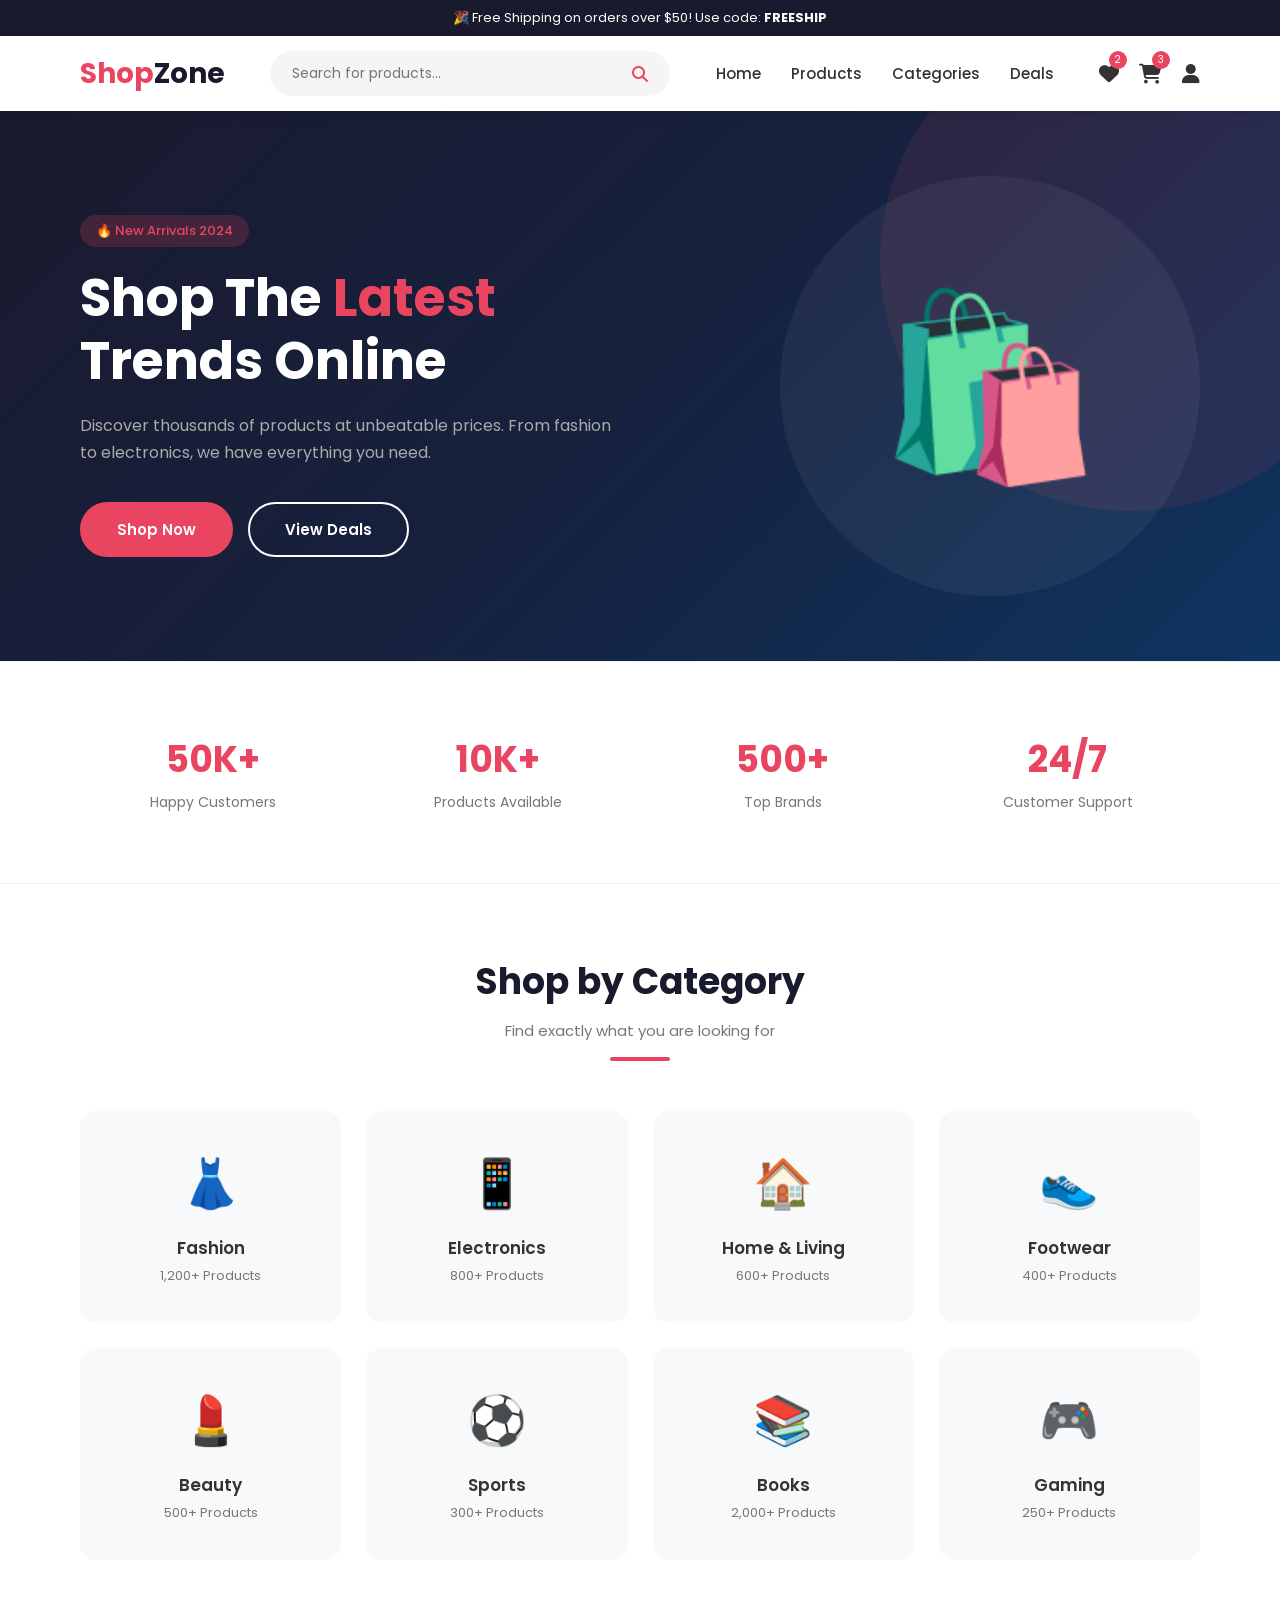
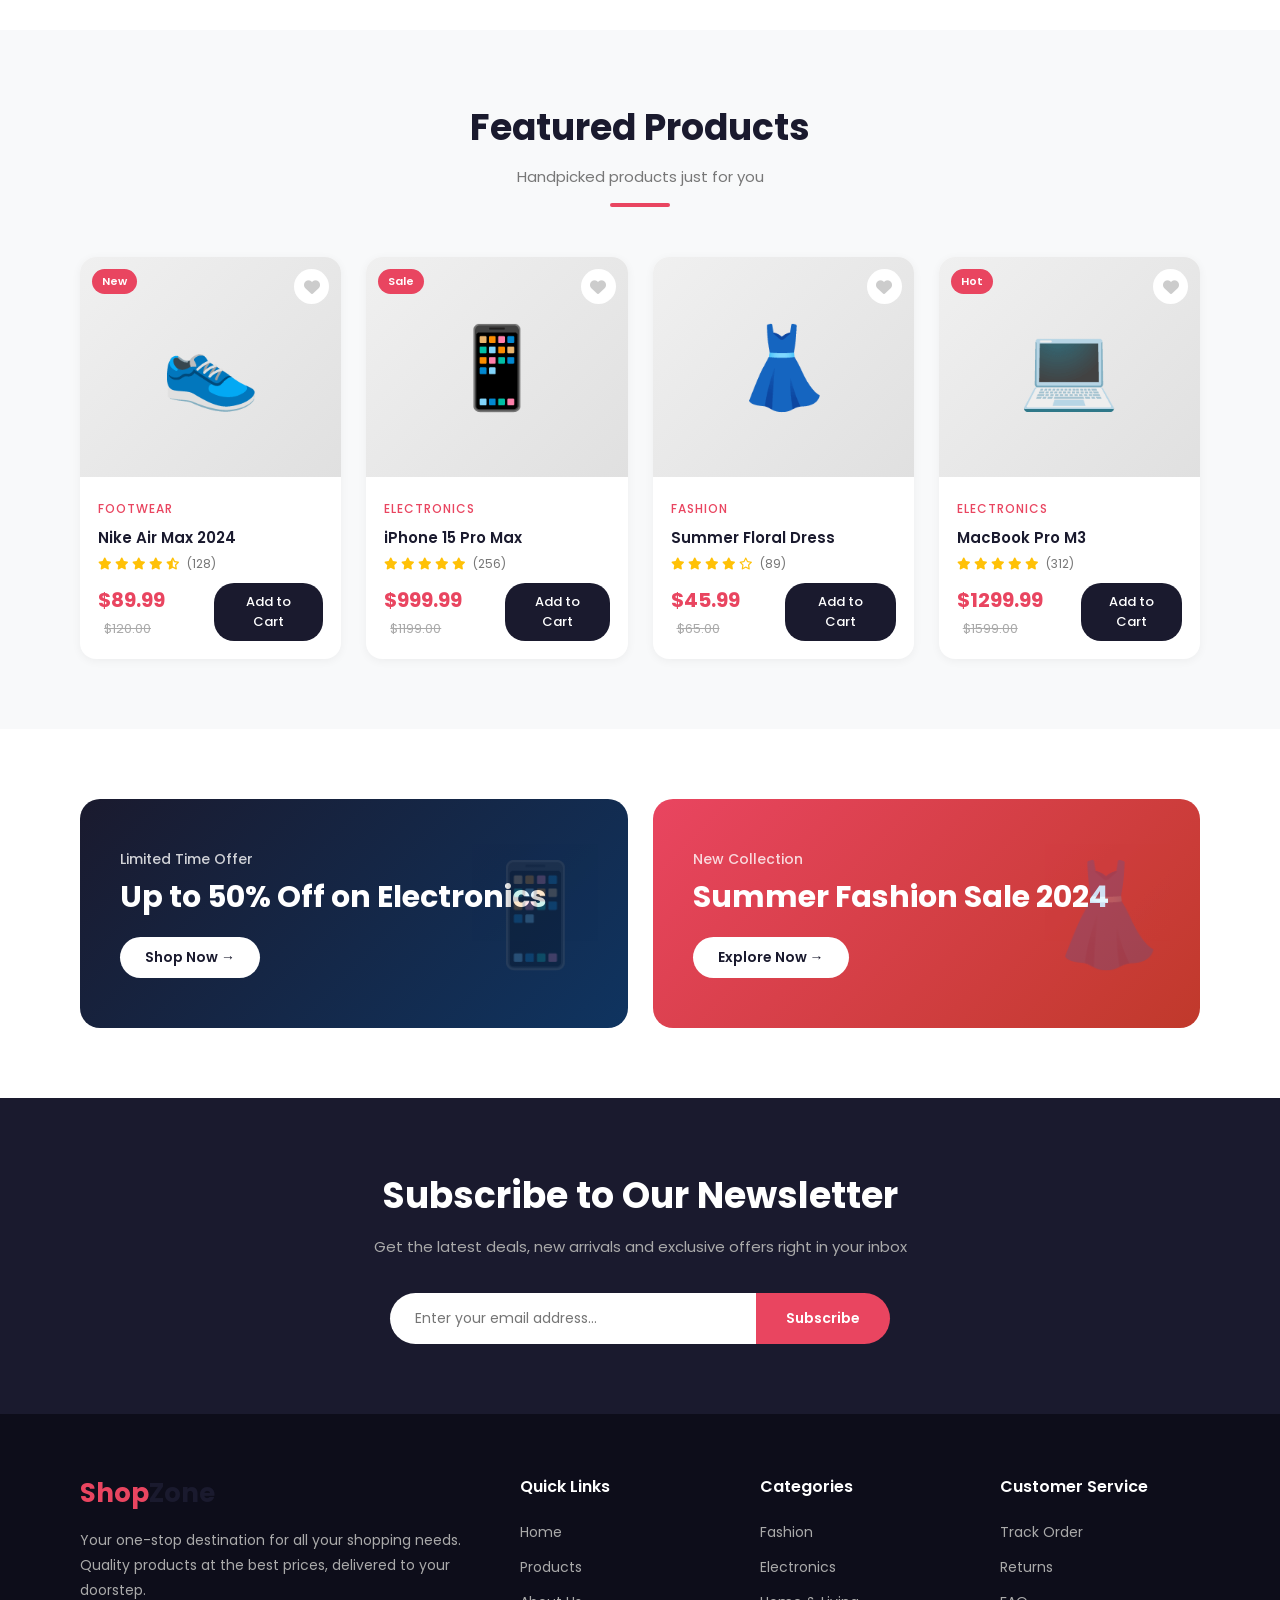
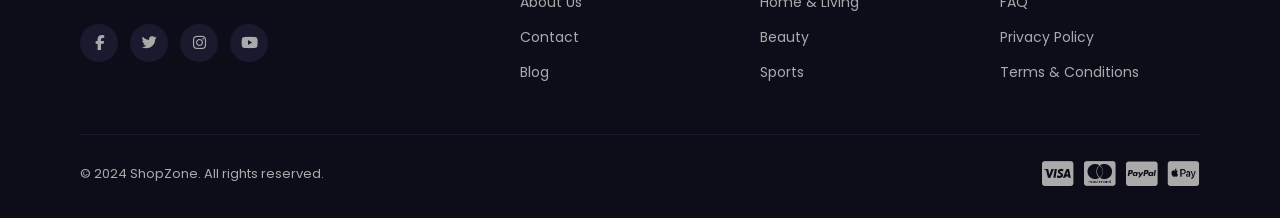
==== index.html @ da1b41a5 "Rename index .html to index.html" ====
<!DOCTYPE html>
<html lang="en">
<head>
    <meta charset="UTF-8">
    <meta name="viewport" content="width=device-width, initial-scale=1.0">
    <title>ShopZone - Online Store</title>
    <link href="https://fonts.googleapis.com/css2?family=Poppins:wght@300;400;500;600;700&display=swap" rel="stylesheet">
    <link rel="stylesheet" href="https://cdnjs.cloudflare.com/ajax/libs/font-awesome/6.4.0/css/all.min.css">
    <style>
        * {
            margin: 0;
            padding: 0;
            box-sizing: border-box;
        }

        body {
            font-family: 'Poppins', sans-serif;
            color: #333;
            background: #fff;
        }

        /* ===== TOP BAR ===== */
        .top-bar {
            background: #1a1a2e;
            color: #fff;
            text-align: center;
            padding: 8px;
            font-size: 13px;
        }

        /* ===== HEADER ===== */
        header {
            background: #fff;
            box-shadow: 0 2px 10px rgba(0,0,0,0.1);
            position: sticky;
            top: 0;
            z-index: 999;
        }

        .navbar {
            display: flex;
            align-items: center;
            justify-content: space-between;
            padding: 15px 80px;
            gap: 20px;
        }

        .logo {
            font-size: 28px;
            font-weight: 700;
            color: #e94560;
            text-decoration: none;
        }

        .logo span {
            color: #1a1a2e;
        }

        .search-bar {
            display: flex;
            align-items: center;
            background: #f5f5f5;
            border-radius: 30px;
            padding: 10px 20px;
            width: 400px;
            border: 2px solid transparent;
            transition: 0.3s;
        }

        .search-bar:focus-within {
            border-color: #e94560;
            background: #fff;
        }

        .search-bar input {
            border: none;
            background: transparent;
            outline: none;
            width: 100%;
            font-size: 14px;
            font-family: 'Poppins', sans-serif;
        }

        .search-bar i {
            color: #e94560;
            cursor: pointer;
            font-size: 16px;
        }

        .nav-links {
            display: flex;
            align-items: center;
            list-style: none;
            gap: 30px;
        }

        .nav-links a {
            text-decoration: none;
            color: #333;
            font-weight: 500;
            font-size: 15px;
            transition: color 0.3s;
        }

        .nav-links a:hover {
            color: #e94560;
        }

        .nav-icons {
            display: flex;
            align-items: center;
            gap: 20px;
        }

        .nav-icons a {
            color: #333;
            font-size: 20px;
            text-decoration: none;
            position: relative;
            transition: color 0.3s;
        }

        .nav-icons a:hover {
            color: #e94560;
        }

        .badge {
            position: absolute;
            top: -8px;
            right: -8px;
            background: #e94560;
            color: #fff;
            border-radius: 50%;
            width: 18px;
            height: 18px;
            font-size: 10px;
            display: flex;
            align-items: center;
            justify-content: center;
        }

        /* ===== HERO SECTION ===== */
        .hero {
            background: linear-gradient(135deg, #1a1a2e 0%, #16213e 50%, #0f3460 100%);
            min-height: 550px;
            display: flex;
            align-items: center;
            padding: 0 80px;
            position: relative;
            overflow: hidden;
        }

        .hero::before {
            content: '';
            position: absolute;
            width: 500px;
            height: 500px;
            background: rgba(233, 69, 96, 0.1);
            border-radius: 50%;
            right: -100px;
            top: -100px;
        }

        .hero-content {
            max-width: 550px;
            z-index: 1;
        }

        .hero-content .badge-text {
            background: rgba(233, 69, 96, 0.2);
            color: #e94560;
            padding: 6px 16px;
            border-radius: 20px;
            font-size: 13px;
            font-weight: 500;
            display: inline-block;
            margin-bottom: 20px;
        }

        .hero-content h1 {
            font-size: 52px;
            font-weight: 700;
            color: #fff;
            line-height: 1.2;
            margin-bottom: 20px;
        }

        .hero-content h1 span {
            color: #e94560;
        }

        .hero-content p {
            color: #aaa;
            font-size: 16px;
            margin-bottom: 35px;
            line-height: 1.7;
        }

        .hero-buttons {
            display: flex;
            gap: 15px;
        }

        .btn-primary {
            background: #e94560;
            color: #fff;
            padding: 14px 35px;
            border-radius: 30px;
            text-decoration: none;
            font-weight: 600;
            font-size: 15px;
            transition: all 0.3s;
            border: 2px solid #e94560;
        }

        .btn-primary:hover {
            background: transparent;
            color: #e94560;
        }

        .btn-secondary {
            background: transparent;
            color: #fff;
            padding: 14px 35px;
            border-radius: 30px;
            text-decoration: none;
            font-weight: 600;
            font-size: 15px;
            transition: all 0.3s;
            border: 2px solid #fff;
        }

        .btn-secondary:hover {
            background: #fff;
            color: #1a1a2e;
        }

        .hero-image {
            position: absolute;
            right: 80px;
            top: 50%;
            transform: translateY(-50%);
            width: 420px;
            height: 420px;
            background: rgba(255,255,255,0.05);
            border-radius: 50%;
            display: flex;
            align-items: center;
            justify-content: center;
            font-size: 180px;
        }

        /* ===== CATEGORIES ===== */
        .section {
            padding: 70px 80px;
        }

        .section-title {
            text-align: center;
            margin-bottom: 50px;
        }

        .section-title h2 {
            font-size: 36px;
            font-weight: 700;
            color: #1a1a2e;
            margin-bottom: 10px;
        }

        .section-title p {
            color: #777;
            font-size: 15px;
        }

        .section-title .line {
            width: 60px;
            height: 4px;
            background: #e94560;
            margin: 15px auto 0;
            border-radius: 2px;
        }

        .categories-grid {
            display: grid;
            grid-template-columns: repeat(4, 1fr);
            gap: 25px;
        }

        .category-card {
            background: #f8f9fa;
            border-radius: 16px;
            padding: 35px 20px;
            text-align: center;
            cursor: pointer;
            transition: all 0.3s;
            border: 2px solid transparent;
            text-decoration: none;
            color: #333;
            display: block;
        }

        .category-card:hover {
            background: #1a1a2e;
            color: #fff;
            border-color: #e94560;
            transform: translateY(-5px);
            box-shadow: 0 15px 30px rgba(0,0,0,0.15);
        }

        .category-card .icon {
            font-size: 48px;
            margin-bottom: 15px;
            display: block;
        }

        .category-card h3 {
            font-size: 17px;
            font-weight: 600;
            margin-bottom: 5px;
        }

        .category-card p {
            font-size: 13px;
            color: #777;
        }

        .category-card:hover p {
            color: #aaa;
        }

        /* ===== FEATURED PRODUCTS ===== */
        .featured {
            background: #f8f9fa;
        }

        .products-grid {
            display: grid;
            grid-template-columns: repeat(4, 1fr);
            gap: 25px;
        }

        .product-card {
            background: #fff;
            border-radius: 16px;
            overflow: hidden;
            transition: all 0.3s;
            box-shadow: 0 2px 10px rgba(0,0,0,0.05);
        }

        .product-card:hover {
            transform: translateY(-8px);
            box-shadow: 0 20px 40px rgba(0,0,0,0.12);
        }

        .product-img {
            width: 100%;
            height: 220px;
            background: linear-gradient(135deg, #f0f0f0, #e0e0e0);
            display: flex;
            align-items: center;
            justify-content: center;
            font-size: 80px;
            position: relative;
            overflow: hidden;
        }

        .product-badge {
            position: absolute;
            top: 12px;
            left: 12px;
            background: #e94560;
            color: #fff;
            padding: 4px 10px;
            border-radius: 20px;
            font-size: 11px;
            font-weight: 600;
        }

        .product-wishlist {
            position: absolute;
            top: 12px;
            right: 12px;
            background: #fff;
            border: none;
            width: 35px;
            height: 35px;
            border-radius: 50%;
            cursor: pointer;
            font-size: 16px;
            display: flex;
            align-items: center;
            justify-content: center;
            transition: all 0.3s;
            color: #ccc;
        }

        .product-wishlist:hover {
            color: #e94560;
            box-shadow: 0 3px 10px rgba(0,0,0,0.1);
        }

        .product-info {
            padding: 18px;
        }

        .product-info .category {
            font-size: 12px;
            color: #e94560;
            font-weight: 500;
            text-transform: uppercase;
            letter-spacing: 1px;
        }

        .product-info h3 {
            font-size: 15px;
            font-weight: 600;
            margin: 6px 0;
            color: #1a1a2e;
        }

        .product-stars {
            display: flex;
            align-items: center;
            gap: 3px;
            margin-bottom: 10px;
        }

        .product-stars i {
            color: #ffc107;
            font-size: 12px;
        }

        .product-stars span {
            font-size: 12px;
            color: #777;
            margin-left: 4px;
        }

        .product-footer {
            display: flex;
            align-items: center;
            justify-content: space-between;
        }

        .price {
            font-size: 20px;
            font-weight: 700;
            color: #e94560;
        }

        .price-old {
            font-size: 13px;
            color: #aaa;
            text-decoration: line-through;
            margin-left: 6px;
        }

        .btn-cart {
            background: #1a1a2e;
            color: #fff;
            border: none;
            padding: 9px 18px;
            border-radius: 20px;
            cursor: pointer;
            font-size: 13px;
            font-weight: 500;
            font-family: 'Poppins', sans-serif;
            transition: all 0.3s;
        }

        .btn-cart:hover {
            background: #e94560;
        }

        /* ===== BANNER SECTION ===== */
        .banner-section {
            padding: 70px 80px;
            display: grid;
            grid-template-columns: 1fr 1fr;
            gap: 25px;
        }

        .banner-card {
            border-radius: 20px;
            padding: 50px 40px;
            position: relative;
            overflow: hidden;
            min-height: 220px;
            display: flex;
            flex-direction: column;
            justify-content: center;
        }

        .banner-card-1 {
            background: linear-gradient(135deg, #1a1a2e, #0f3460);
        }

        .banner-card-2 {
            background: linear-gradient(135deg, #e94560, #c0392b);
        }

        .banner-card h3 {
            color: #fff;
            font-size: 14px;
            font-weight: 500;
            opacity: 0.8;
            margin-bottom: 8px;
        }

        .banner-card h2 {
            color: #fff;
            font-size: 30px;
            font-weight: 700;
            margin-bottom: 20px;
            line-height: 1.3;
        }

        .banner-card a {
            background: #fff;
            color: #1a1a2e;
            padding: 10px 25px;
            border-radius: 25px;
            text-decoration: none;
            font-weight: 600;
            font-size: 14px;
            display: inline-block;
            transition: all 0.3s;
            width: fit-content;
        }

        .banner-card a:hover {
            background: #e94560;
            color: #fff;
        }

        .banner-card-2 a:hover {
            background: #1a1a2e;
        }

        .banner-emoji {
            position: absolute;
            right: 30px;
            top: 50%;
            transform: translateY(-50%);
            font-size: 100px;
            opacity: 0.2;
        }

        /* ===== NEWSLETTER ===== */
        .newsletter {
            background: #1a1a2e;
            padding: 70px 80px;
            text-align: center;
        }

        .newsletter h2 {
            color: #fff;
            font-size: 36px;
            font-weight: 700;
            margin-bottom: 12px;
        }

        .newsletter p {
            color: #aaa;
            font-size: 15px;
            margin-bottom: 35px;
        }

        .newsletter-form {
            display: flex;
            justify-content: center;
            gap: 0;
            max-width: 500px;
            margin: 0 auto;
        }

        .newsletter-form input {
            flex: 1;
            padding: 15px 25px;
            border: none;
            border-radius: 30px 0 0 30px;
            font-size: 14px;
            font-family: 'Poppins', sans-serif;
            outline: none;
        }

        .newsletter-form button {
            background: #e94560;
            color: #fff;
            border: none;
            padding: 15px 30px;
            border-radius: 0 30px 30px 0;
            cursor: pointer;
            font-size: 14px;
            font-weight: 600;
            font-family: 'Poppins', sans-serif;
            transition: background 0.3s;
        }

        .newsletter-form button:hover {
            background: #c0392b;
        }

        /* ===== FOOTER ===== */
        footer {
            background: #0d0d1a;
            color: #aaa;
            padding: 60px 80px 30px;
        }

        .footer-grid {
            display: grid;
            grid-template-columns: 2fr 1fr 1fr 1fr;
            gap: 40px;
            margin-bottom: 40px;
        }

        .footer-brand .logo {
            font-size: 26px;
            display: block;
            margin-bottom: 15px;
        }

        .footer-brand p {
            font-size: 14px;
            line-height: 1.8;
            margin-bottom: 20px;
        }

        .social-links {
            display: flex;
            gap: 12px;
        }

        .social-links a {
            width: 38px;
            height: 38px;
            background: #1a1a2e;
            border-radius: 50%;
            display: flex;
            align-items: center;
            justify-content: center;
            color: #aaa;
            text-decoration: none;
            font-size: 15px;
            transition: all 0.3s;
        }

        .social-links a:hover {
            background: #e94560;
            color: #fff;
        }

        .footer-col h4 {
            color: #fff;
            font-size: 16px;
            font-weight: 600;
            margin-bottom: 20px;
        }

        .footer-col ul {
            list-style: none;
        }

        .footer-col ul li {
            margin-bottom: 10px;
        }

        .footer-col ul li a {
            color: #aaa;
            text-decoration: none;
            font-size: 14px;
            transition: color 0.3s;
        }

        .footer-col ul li a:hover {
            color: #e94560;
        }

        .footer-bottom {
            border-top: 1px solid #1a1a2e;
            padding-top: 25px;
            display: flex;
            justify-content: space-between;
            align-items: center;
            font-size: 13px;
        }

        .payment-icons {
            display: flex;
            gap: 10px;
            font-size: 28px;
        }

        /* ===== STATS SECTION ===== */
        .stats {
            background: #fff;
            padding: 50px 80px;
            display: grid;
            grid-template-columns: repeat(4, 1fr);
            gap: 20px;
            text-align: center;
            border-top: 1px solid #f0f0f0;
            border-bottom: 1px solid #f0f0f0;
        }

        .stat-item {
            padding: 20px;
        }

        .stat-item .number {
            font-size: 36px;
            font-weight: 700;
            color: #e94560;
            display: block;
        }

        .stat-item p {
            font-size: 14px;
            color: #777;
            margin-top: 5px;
        }
    </style>
</head>
<body>

    <!-- TOP BAR -->
    <div class="top-bar">
        🎉 Free Shipping on orders over $50! Use code: <strong>FREESHIP</strong>
    </div>

    <!-- HEADER -->
    <header>
        <nav class="navbar">
            <a href="index.html" class="logo">Shop<span>Zone</span></a>

            <div class="search-bar">
                <input type="text" placeholder="Search for products...">
                <i class="fas fa-search"></i>
            </div>

            <ul class="nav-links">
                <li><a href="index.html">Home</a></li>
                <li><a href="products.html">Products</a></li>
                <li><a href="#">Categories</a></li>
                <li><a href="#">Deals</a></li>
            </ul>

            <div class="nav-icons">
                <a href="#"><i class="fas fa-heart"></i><span class="badge">2</span></a>
                <a href="#"><i class="fas fa-shopping-cart"></i><span class="badge">3</span></a>
                <a href="#"><i class="fas fa-user"></i></a>
            </div>
        </nav>
    </header>

    <!-- HERO SECTION -->
    <section class="hero">
        <div class="hero-content">
            <span class="badge-text">🔥 New Arrivals 2024</span>
            <h1>Shop The <span>Latest</span> Trends Online</h1>
            <p>Discover thousands of products at unbeatable prices. From fashion to electronics, we have everything you need.</p>
            <div class="hero-buttons">
                <a href="products.html" class="btn-primary">Shop Now</a>
                <a href="#" class="btn-secondary">View Deals</a>
            </div>
        </div>
        <div class="hero-image">🛍️</div>
    </section>

    <!-- STATS -->
    <div class="stats">
        <div class="stat-item">
            <span class="number">50K+</span>
            <p>Happy Customers</p>
        </div>
        <div class="stat-item">
            <span class="number">10K+</span>
            <p>Products Available</p>
        </div>
        <div class="stat-item">
            <span class="number">500+</span>
            <p>Top Brands</p>
        </div>
        <div class="stat-item">
            <span class="number">24/7</span>
            <p>Customer Support</p>
        </div>
    </div>

    <!-- CATEGORIES -->
    <section class="section">
        <div class="section-title">
            <h2>Shop by Category</h2>
            <p>Find exactly what you are looking for</p>
            <div class="line"></div>
        </div>
        <div class="categories-grid">
            <a href="products.html" class="category-card">
                <span class="icon">👗</span>
                <h3>Fashion</h3>
                <p>1,200+ Products</p>
            </a>
            <a href="products.html" class="category-card">
                <span class="icon">📱</span>
                <h3>Electronics</h3>
                <p>800+ Products</p>
            </a>
            <a href="products.html" class="category-card">
                <span class="icon">🏠</span>
                <h3>Home & Living</h3>
                <p>600+ Products</p>
            </a>
            <a href="products.html" class="category-card">
                <span class="icon">👟</span>
                <h3>Footwear</h3>
                <p>400+ Products</p>
            </a>
            <a href="products.html" class="category-card">
                <span class="icon">💄</span>
                <h3>Beauty</h3>
                <p>500+ Products</p>
            </a>
            <a href="products.html" class="category-card">
                <span class="icon">⚽</span>
                <h3>Sports</h3>
                <p>300+ Products</p>
            </a>
            <a href="products.html" class="category-card">
                <span class="icon">📚</span>
                <h3>Books</h3>
                <p>2,000+ Products</p>
            </a>
            <a href="products.html" class="category-card">
                <span class="icon">🎮</span>
                <h3>Gaming</h3>
                <p>250+ Products</p>
            </a>
        </div>
    </section>

    <!-- FEATURED PRODUCTS -->
    <section class="section featured">
        <div class="section-title">
            <h2>Featured Products</h2>
            <p>Handpicked products just for you</p>
            <div class="line"></div>
        </div>
        <div class="products-grid">

            <div class="product-card">
                <div class="product-img">
                    👟
                    <span class="product-badge">New</span>
                    <button class="product-wishlist"><i class="fas fa-heart"></i></button>
                </div>
                <div class="product-info">
                    <span class="category">Footwear</span>
                    <h3>Nike Air Max 2024</h3>
                    <div class="product-stars">
                        <i class="fas fa-star"></i><i class="fas fa-star"></i>
                        <i class="fas fa-star"></i><i class="fas fa-star"></i>
                        <i class="fas fa-star-half-alt"></i>
                        <span>(128)</span>
                    </div>
                    <div class="product-footer">
                        <div>
                            <span class="price">$89.99</span>
                            <span class="price-old">$120.00</span>
                        </div>
                        <button class="btn-cart">Add to Cart</button>
                    </div>
                </div>
            </div>

            <div class="product-card">
                <div class="product-img">
                    📱
                    <span class="product-badge">Sale</span>
                    <button class="product-wishlist"><i class="fas fa-heart"></i></button>
                </div>
                <div class="product-info">
                    <span class="category">Electronics</span>
                    <h3>iPhone 15 Pro Max</h3>
                    <div class="product-stars">
                        <i class="fas fa-star"></i><i class="fas fa-star"></i>
                        <i class="fas fa-star"></i><i class="fas fa-star"></i>
                        <i class="fas fa-star"></i>
                        <span>(256)</span>
                    </div>
                    <div class="product-footer">
                        <div>
                            <span class="price">$999.99</span>
                            <span class="price-old">$1199.00</span>
                        </div>
                        <button class="btn-cart">Add to Cart</button>
                    </div>
                </div>
            </div>

            <div class="product-card">
                <div class="product-img">
                    👗
                    <button class="product-wishlist"><i class="fas fa-heart"></i></button>
                </div>
                <div class="product-info">
                    <span class="category">Fashion</span>
                    <h3>Summer Floral Dress</h3>
                    <div class="product-stars">
                        <i class="fas fa-star"></i><i class="fas fa-star"></i>
                        <i class="fas fa-star"></i><i class="fas fa-star"></i>
                        <i class="far fa-star"></i>
                        <span>(89)</span>
                    </div>
                    <div class="product-footer">
                        <div>
                            <span class="price">$45.99</span>
                            <span class="price-old">$65.00</span>
                        </div>
                        <button class="btn-cart">Add to Cart</button>
                    </div>
                </div>
            </div>

            <div class="product-card">
                <div class="product-img">
                    💻
                    <span class="product-badge">Hot</span>
                    <button class="product-wishlist"><i class="fas fa-heart"></i></button>
                </div>
                <div class="product-info">
                    <span class="category">Electronics</span>
                    <h3>MacBook Pro M3</h3>
                    <div class="product-stars">
                        <i class="fas fa-star"></i><i class="fas fa-star"></i>
                        <i class="fas fa-star"></i><i class="fas fa-star"></i>
                        <i class="fas fa-star"></i>
                        <span>(312)</span>
                    </div>
                    <div class="product-footer">
                        <div>
                            <span class="price">$1299.99</span>
                            <span class="price-old">$1599.00</span>
                        </div>
                        <button class="btn-cart">Add to Cart</button>
                    </div>
                </div>
            </div>

        </div>
    </section>

    <!-- BANNER SECTION -->
    <div class="banner-section">
        <div class="banner-card banner-card-1">
            <h3>Limited Time Offer</h3>
            <h2>Up to 50% Off on Electronics</h2>
            <a href="products.html">Shop Now →</a>
            <span class="banner-emoji">📱</span>
        </div>
        <div class="banner-card banner-card-2">
            <h3>New Collection</h3>
            <h2>Summer Fashion Sale 2024</h2>
            <a href="products.html">Explore Now →</a>
            <span class="banner-emoji">👗</span>
        </div>
    </div>

    <!-- NEWSLETTER -->
    <section class="newsletter">
        <h2>Subscribe to Our Newsletter</h2>
        <p>Get the latest deals, new arrivals and exclusive offers right in your inbox</p>
        <div class="newsletter-form">
            <input type="email" placeholder="Enter your email address...">
            <button>Subscribe</button>
        </div>
    </section>

    <!-- FOOTER -->
    <footer>
        <div class="footer-grid">
            <div class="footer-brand">
                <a href="index.html" class="logo">Shop<span>Zone</span></a>
                <p>Your one-stop destination for all your shopping needs. Quality products at the best prices, delivered to your doorstep.</p>
                <div class="social-links">
                    <a href="#"><i class="fab fa-facebook-f"></i></a>
                    <a href="#"><i class="fab fa-twitter"></i></a>
                    <a href="#"><i class="fab fa-instagram"></i></a>
                    <a href="#"><i class="fab fa-youtube"></i></a>
                </div>
            </div>
            <div class="footer-col">
                <h4>Quick Links</h4>
                <ul>
                    <li><a href="index.html">Home</a></li>
                    <li><a href="products.html">Products</a></li>
                    <li><a href="#">About Us</a></li>
                    <li><a href="#">Contact</a></li>
                    <li><a href="#">Blog</a></li>
                </ul>
            </div>
            <div class="footer-col">
                <h4>Categories</h4>
                <ul>
                    <li><a href="#">Fashion</a></li>
                    <li><a href="#">Electronics</a></li>
                    <li><a href="#">Home & Living</a></li>
                    <li><a href="#">Beauty</a></li>
                    <li><a href="#">Sports</a></li>
                </ul>
            </div>
            <div class="footer-col">
                <h4>Customer Service</h4>
                <ul>
                    <li><a href="#">Track Order</a></li>
                    <li><a href="#">Returns</a></li>
                    <li><a href="#">FAQ</a></li>
                    <li><a href="#">Privacy Policy</a></li>
                    <li><a href="#">Terms & Conditions</a></li>
                </ul>
            </div>
        </div>
        <div class="footer-bottom">
            <p>© 2024 ShopZone. All rights reserved.</p>
            <div class="payment-icons">
                <i class="fab fa-cc-visa"></i>
                <i class="fab fa-cc-mastercard"></i>
                <i class="fab fa-cc-paypal"></i>
                <i class="fab fa-cc-apple-pay"></i>
            </div>
        </div>
    </footer>

    <script>
        // Cart button interaction
        const cartButtons = document.querySelectorAll('.btn-cart');
        cartButtons.forEach(btn => {
            btn.addEventListener('click', function() {
                this.textContent = 'Added ✓';
                this.style.background = '#27ae60';
                setTimeout(() => {
                    this.textContent = 'Add to Cart';
                    this.style.background = '#1a1a2e';
                }, 1500);
            });
        });

        // Wishlist button interaction
        const wishlistBtns = document.querySelectorAll('.product-wishlist');
        wishlistBtns.forEach(btn => {
            btn.addEventListener('click', function() {
                this.style.color = '#e94560';
            });
        });

        // Newsletter form
        const newsletterForm = document.querySelector('.newsletter-form');
        newsletterForm.addEventListener('submit', function(e) {
            e.preventDefault();
        });

        const subscribeBtn = document.querySelector('.newsletter-form button');
        subscribeBtn.addEventListener('click', function() {
            const input = document.querySelector('.newsletter-form input');
            if(input.value) {
                this.textContent = 'Subscribed ✓';
                this.style.background = '#27ae60';
                input.value = '';
            }
        });
    </script>

</body>
</html>
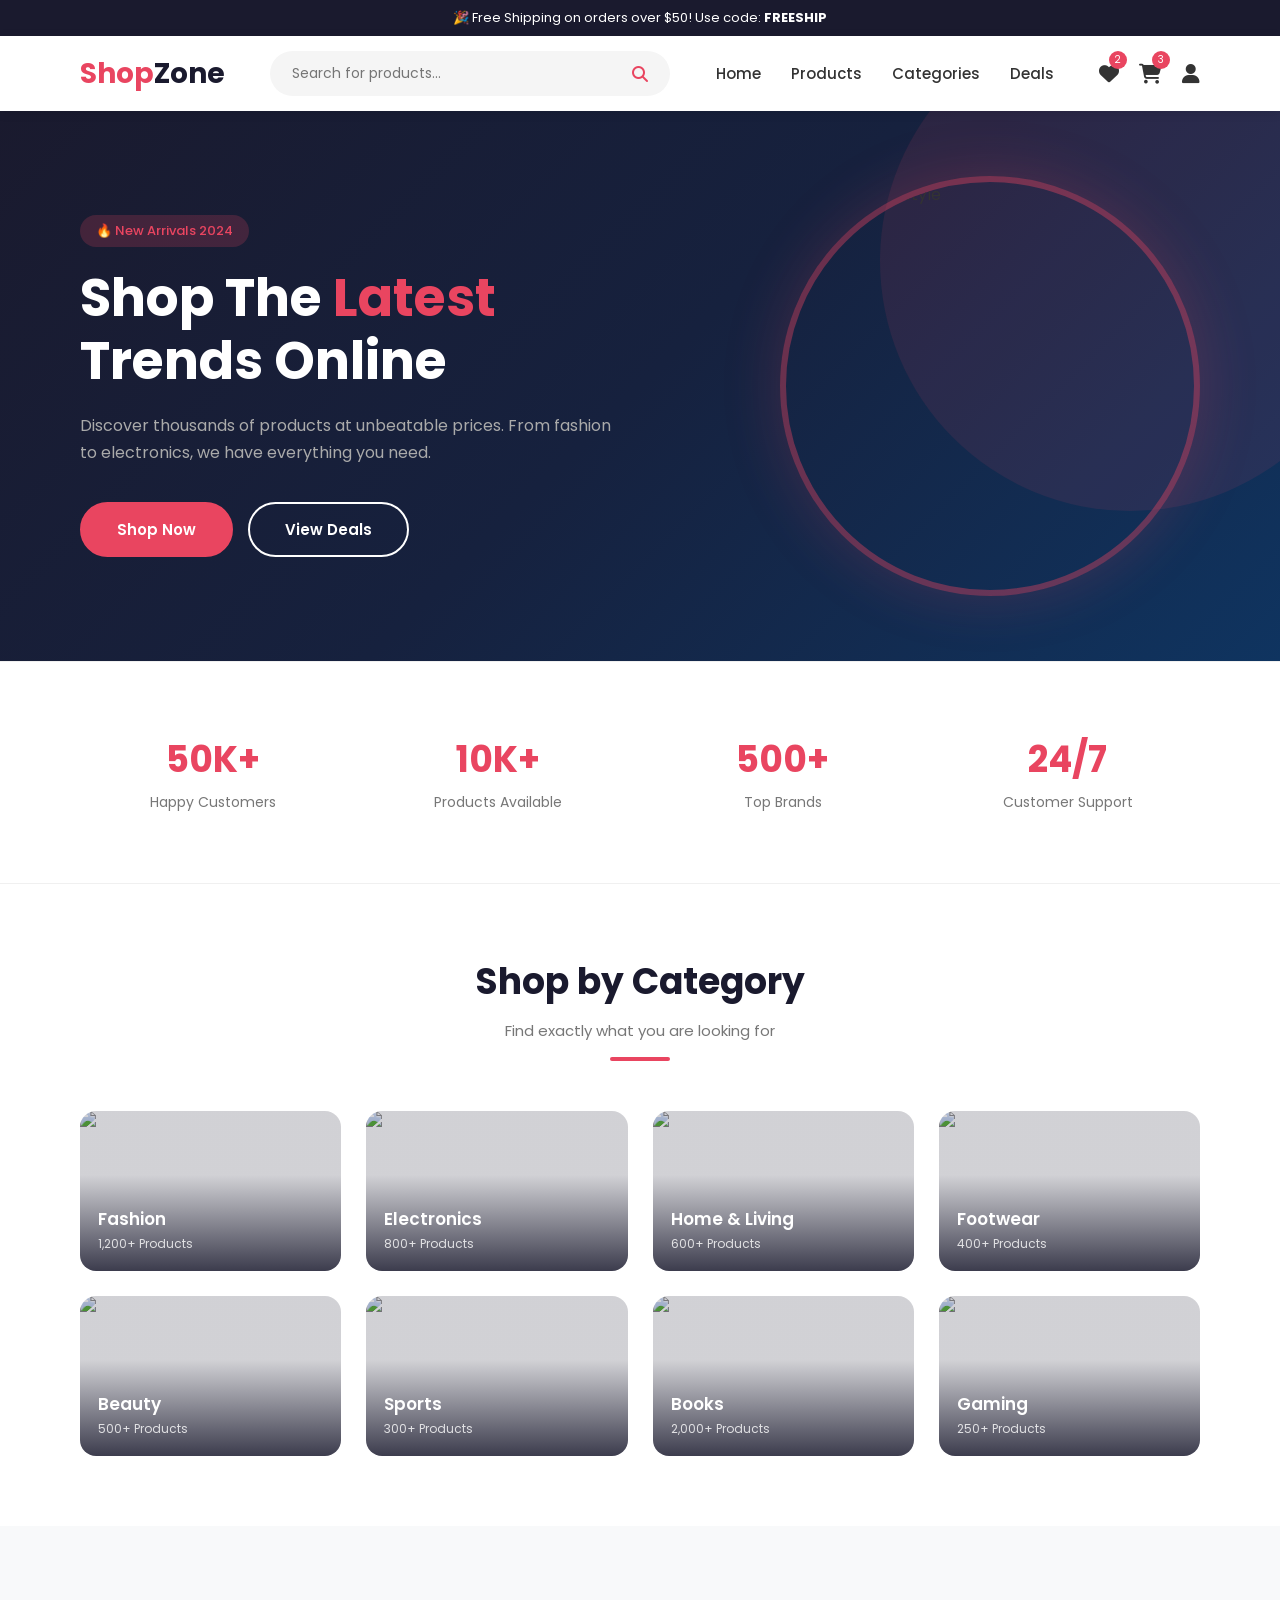
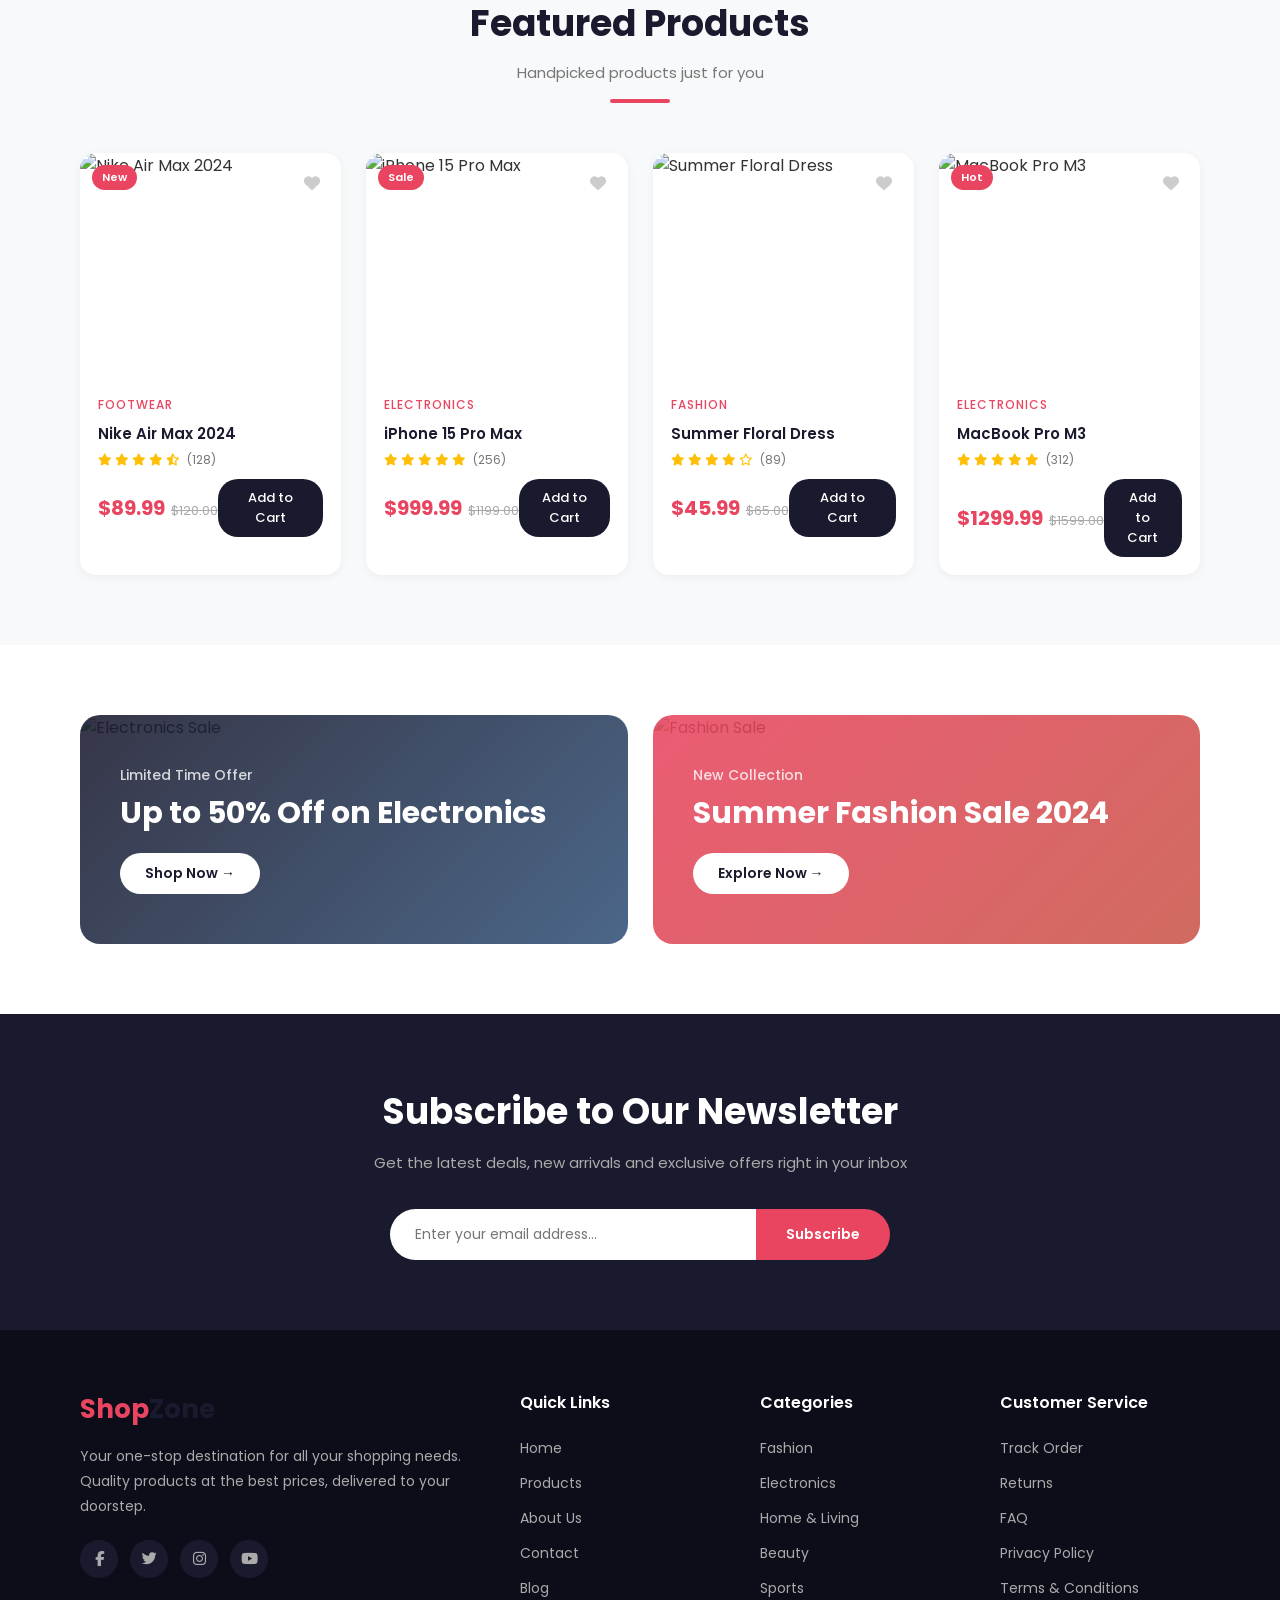
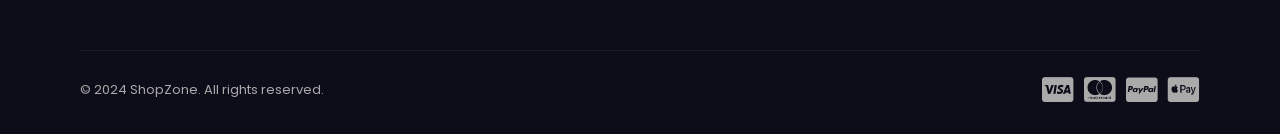
==== commit ce22c2f4: "Update index.html" ====
--- a/index.html
+++ b/index.html
@@ -19,7 +19,6 @@
             background: #fff;
         }
 
-        /* ===== TOP BAR ===== */
         .top-bar {
             background: #1a1a2e;
             color: #fff;
@@ -28,7 +27,6 @@
             font-size: 13px;
         }
 
-        /* ===== HEADER ===== */
         header {
             background: #fff;
             box-shadow: 0 2px 10px rgba(0,0,0,0.1);
@@ -102,9 +100,7 @@
             transition: color 0.3s;
         }
 
-        .nav-links a:hover {
-            color: #e94560;
-        }
+        .nav-links a:hover { color: #e94560; }
 
         .nav-icons {
             display: flex;
@@ -120,9 +116,7 @@
             transition: color 0.3s;
         }
 
-        .nav-icons a:hover {
-            color: #e94560;
-        }
+        .nav-icons a:hover { color: #e94560; }
 
         .badge {
             position: absolute;
@@ -139,7 +133,6 @@
             justify-content: center;
         }
 
-        /* ===== HERO SECTION ===== */
         .hero {
             background: linear-gradient(135deg, #1a1a2e 0%, #16213e 50%, #0f3460 100%);
             min-height: 550px;
@@ -185,9 +178,7 @@
             margin-bottom: 20px;
         }
 
-        .hero-content h1 span {
-            color: #e94560;
-        }
+        .hero-content h1 span { color: #e94560; }
 
         .hero-content p {
             color: #aaa;
@@ -196,10 +187,7 @@
             line-height: 1.7;
         }
 
-        .hero-buttons {
-            display: flex;
-            gap: 15px;
-        }
+        .hero-buttons { display: flex; gap: 15px; }
 
         .btn-primary {
             background: #e94560;
@@ -242,18 +230,19 @@
             transform: translateY(-50%);
             width: 420px;
             height: 420px;
-            background: rgba(255,255,255,0.05);
             border-radius: 50%;
-            display: flex;
-            align-items: center;
-            justify-content: center;
-            font-size: 180px;
-        }
-
-        /* ===== CATEGORIES ===== */
-        .section {
-            padding: 70px 80px;
-        }
+            overflow: hidden;
+            border: 6px solid rgba(233,69,96,0.4);
+            box-shadow: 0 0 60px rgba(233,69,96,0.2);
+        }
+
+        .hero-image img {
+            width: 100%;
+            height: 100%;
+            object-fit: cover;
+        }
+
+        .section { padding: 70px 80px; }
 
         .section-title {
             text-align: center;
@@ -287,51 +276,51 @@
         }
 
         .category-card {
-            background: #f8f9fa;
             border-radius: 16px;
-            padding: 35px 20px;
-            text-align: center;
+            overflow: hidden;
             cursor: pointer;
             transition: all 0.3s;
-            border: 2px solid transparent;
             text-decoration: none;
-            color: #333;
+            color: #fff;
             display: block;
-        }
-
-        .category-card:hover {
-            background: #1a1a2e;
-            color: #fff;
-            border-color: #e94560;
-            transform: translateY(-5px);
-            box-shadow: 0 15px 30px rgba(0,0,0,0.15);
-        }
-
-        .category-card .icon {
-            font-size: 48px;
-            margin-bottom: 15px;
+            position: relative;
+            min-height: 160px;
+        }
+
+        .category-card .cat-bg {
+            width: 100%;
+            height: 160px;
+            object-fit: cover;
             display: block;
+            transition: transform 0.4s;
+        }
+
+        .category-card:hover .cat-bg { transform: scale(1.08); }
+
+        .category-card .cat-overlay {
+            position: absolute;
+            inset: 0;
+            background: linear-gradient(to top, rgba(26,26,46,0.85) 0%, rgba(26,26,46,0.2) 60%);
+            display: flex;
+            flex-direction: column;
+            justify-content: flex-end;
+            padding: 18px;
+            transition: background 0.3s;
+        }
+
+        .category-card:hover .cat-overlay {
+            background: linear-gradient(to top, rgba(233,69,96,0.85) 0%, rgba(233,69,96,0.2) 60%);
         }
 
         .category-card h3 {
             font-size: 17px;
             font-weight: 600;
-            margin-bottom: 5px;
-        }
-
-        .category-card p {
-            font-size: 13px;
-            color: #777;
-        }
-
-        .category-card:hover p {
-            color: #aaa;
-        }
-
-        /* ===== FEATURED PRODUCTS ===== */
-        .featured {
-            background: #f8f9fa;
-        }
+            margin-bottom: 3px;
+        }
+
+        .category-card p { font-size: 12px; opacity: 0.8; }
+
+        .featured { background: #f8f9fa; }
 
         .products-grid {
             display: grid;
@@ -355,14 +344,18 @@
         .product-img {
             width: 100%;
             height: 220px;
-            background: linear-gradient(135deg, #f0f0f0, #e0e0e0);
-            display: flex;
-            align-items: center;
-            justify-content: center;
-            font-size: 80px;
             position: relative;
             overflow: hidden;
         }
+
+        .product-img img {
+            width: 100%;
+            height: 100%;
+            object-fit: cover;
+            transition: transform 0.4s;
+        }
+
+        .product-card:hover .product-img img { transform: scale(1.06); }
 
         .product-badge {
             position: absolute;
@@ -374,6 +367,7 @@
             border-radius: 20px;
             font-size: 11px;
             font-weight: 600;
+            z-index: 1;
         }
 
         .product-wishlist {
@@ -392,6 +386,7 @@
             justify-content: center;
             transition: all 0.3s;
             color: #ccc;
+            z-index: 1;
         }
 
         .product-wishlist:hover {
@@ -399,9 +394,7 @@
             box-shadow: 0 3px 10px rgba(0,0,0,0.1);
         }
 
-        .product-info {
-            padding: 18px;
-        }
+        .product-info { padding: 18px; }
 
         .product-info .category {
             font-size: 12px;
@@ -425,16 +418,8 @@
             margin-bottom: 10px;
         }
 
-        .product-stars i {
-            color: #ffc107;
-            font-size: 12px;
-        }
-
-        .product-stars span {
-            font-size: 12px;
-            color: #777;
-            margin-left: 4px;
-        }
+        .product-stars i { color: #ffc107; font-size: 12px; }
+        .product-stars span { font-size: 12px; color: #777; margin-left: 4px; }
 
         .product-footer {
             display: flex;
@@ -442,11 +427,7 @@
             justify-content: space-between;
         }
 
-        .price {
-            font-size: 20px;
-            font-weight: 700;
-            color: #e94560;
-        }
+        .price { font-size: 20px; font-weight: 700; color: #e94560; }
 
         .price-old {
             font-size: 13px;
@@ -468,11 +449,8 @@
             transition: all 0.3s;
         }
 
-        .btn-cart:hover {
-            background: #e94560;
-        }
-
-        /* ===== BANNER SECTION ===== */
+        .btn-cart:hover { background: #e94560; }
+
         .banner-section {
             padding: 70px 80px;
             display: grid;
@@ -482,22 +460,34 @@
 
         .banner-card {
             border-radius: 20px;
-            padding: 50px 40px;
+            overflow: hidden;
             position: relative;
-            overflow: hidden;
             min-height: 220px;
             display: flex;
             flex-direction: column;
             justify-content: center;
-        }
-
-        .banner-card-1 {
-            background: linear-gradient(135deg, #1a1a2e, #0f3460);
-        }
-
-        .banner-card-2 {
-            background: linear-gradient(135deg, #e94560, #c0392b);
-        }
+            padding: 50px 40px;
+        }
+
+        .banner-card .banner-bg {
+            position: absolute;
+            inset: 0;
+            width: 100%;
+            height: 100%;
+            object-fit: cover;
+        }
+
+        .banner-card .banner-overlay { position: absolute; inset: 0; }
+
+        .banner-card-1 .banner-overlay {
+            background: linear-gradient(135deg, rgba(26,26,46,0.88), rgba(15,52,96,0.75));
+        }
+
+        .banner-card-2 .banner-overlay {
+            background: linear-gradient(135deg, rgba(233,69,96,0.88), rgba(192,57,43,0.75));
+        }
+
+        .banner-content { position: relative; z-index: 1; }
 
         .banner-card h3 {
             color: #fff;
@@ -528,25 +518,8 @@
             width: fit-content;
         }
 
-        .banner-card a:hover {
-            background: #e94560;
-            color: #fff;
-        }
-
-        .banner-card-2 a:hover {
-            background: #1a1a2e;
-        }
-
-        .banner-emoji {
-            position: absolute;
-            right: 30px;
-            top: 50%;
-            transform: translateY(-50%);
-            font-size: 100px;
-            opacity: 0.2;
-        }
-
-        /* ===== NEWSLETTER ===== */
+        .banner-card a:hover { background: #e94560; color: #fff; }
+
         .newsletter {
             background: #1a1a2e;
             padding: 70px 80px;
@@ -597,11 +570,8 @@
             transition: background 0.3s;
         }
 
-        .newsletter-form button:hover {
-            background: #c0392b;
-        }
-
-        /* ===== FOOTER ===== */
+        .newsletter-form button:hover { background: #c0392b; }
+
         footer {
             background: #0d0d1a;
             color: #aaa;
@@ -627,10 +597,7 @@
             margin-bottom: 20px;
         }
 
-        .social-links {
-            display: flex;
-            gap: 12px;
-        }
+        .social-links { display: flex; gap: 12px; }
 
         .social-links a {
             width: 38px;
@@ -646,10 +613,7 @@
             transition: all 0.3s;
         }
 
-        .social-links a:hover {
-            background: #e94560;
-            color: #fff;
-        }
+        .social-links a:hover { background: #e94560; color: #fff; }
 
         .footer-col h4 {
             color: #fff;
@@ -658,13 +622,8 @@
             margin-bottom: 20px;
         }
 
-        .footer-col ul {
-            list-style: none;
-        }
-
-        .footer-col ul li {
-            margin-bottom: 10px;
-        }
+        .footer-col ul { list-style: none; }
+        .footer-col ul li { margin-bottom: 10px; }
 
         .footer-col ul li a {
             color: #aaa;
@@ -673,9 +632,7 @@
             transition: color 0.3s;
         }
 
-        .footer-col ul li a:hover {
-            color: #e94560;
-        }
+        .footer-col ul li a:hover { color: #e94560; }
 
         .footer-bottom {
             border-top: 1px solid #1a1a2e;
@@ -686,13 +643,8 @@
             font-size: 13px;
         }
 
-        .payment-icons {
-            display: flex;
-            gap: 10px;
-            font-size: 28px;
-        }
-
-        /* ===== STATS SECTION ===== */
+        .payment-icons { display: flex; gap: 10px; font-size: 28px; }
+
         .stats {
             background: #fff;
             padding: 50px 80px;
@@ -704,9 +656,7 @@
             border-bottom: 1px solid #f0f0f0;
         }
 
-        .stat-item {
-            padding: 20px;
-        }
+        .stat-item { padding: 20px; }
 
         .stat-item .number {
             font-size: 36px;
@@ -715,37 +665,28 @@
             display: block;
         }
 
-        .stat-item p {
-            font-size: 14px;
-            color: #777;
-            margin-top: 5px;
-        }
+        .stat-item p { font-size: 14px; color: #777; margin-top: 5px; }
     </style>
 </head>
 <body>
 
-    <!-- TOP BAR -->
     <div class="top-bar">
         🎉 Free Shipping on orders over $50! Use code: <strong>FREESHIP</strong>
     </div>
 
-    <!-- HEADER -->
     <header>
         <nav class="navbar">
             <a href="index.html" class="logo">Shop<span>Zone</span></a>
-
             <div class="search-bar">
                 <input type="text" placeholder="Search for products...">
                 <i class="fas fa-search"></i>
             </div>
-
             <ul class="nav-links">
                 <li><a href="index.html">Home</a></li>
                 <li><a href="products.html">Products</a></li>
                 <li><a href="#">Categories</a></li>
                 <li><a href="#">Deals</a></li>
             </ul>
-
             <div class="nav-icons">
                 <a href="#"><i class="fas fa-heart"></i><span class="badge">2</span></a>
                 <a href="#"><i class="fas fa-shopping-cart"></i><span class="badge">3</span></a>
@@ -754,7 +695,6 @@
         </nav>
     </header>
 
-    <!-- HERO SECTION -->
     <section class="hero">
         <div class="hero-content">
             <span class="badge-text">🔥 New Arrivals 2024</span>
@@ -765,30 +705,18 @@
                 <a href="#" class="btn-secondary">View Deals</a>
             </div>
         </div>
-        <div class="hero-image">🛍️</div>
+        <div class="hero-image">
+            <img src="https://images.unsplash.com/photo-1483985988355-763728e1935b?w=500&h=500&fit=crop" alt="Shopping lifestyle">
+        </div>
     </section>
 
-    <!-- STATS -->
     <div class="stats">
-        <div class="stat-item">
-            <span class="number">50K+</span>
-            <p>Happy Customers</p>
-        </div>
-        <div class="stat-item">
-            <span class="number">10K+</span>
-            <p>Products Available</p>
-        </div>
-        <div class="stat-item">
-            <span class="number">500+</span>
-            <p>Top Brands</p>
-        </div>
-        <div class="stat-item">
-            <span class="number">24/7</span>
-            <p>Customer Support</p>
-        </div>
+        <div class="stat-item"><span class="number">50K+</span><p>Happy Customers</p></div>
+        <div class="stat-item"><span class="number">10K+</span><p>Products Available</p></div>
+        <div class="stat-item"><span class="number">500+</span><p>Top Brands</p></div>
+        <div class="stat-item"><span class="number">24/7</span><p>Customer Support</p></div>
     </div>
 
-    <!-- CATEGORIES -->
     <section class="section">
         <div class="section-title">
             <h2>Shop by Category</h2>
@@ -796,50 +724,50 @@
             <div class="line"></div>
         </div>
         <div class="categories-grid">
+
             <a href="products.html" class="category-card">
-                <span class="icon">👗</span>
-                <h3>Fashion</h3>
-                <p>1,200+ Products</p>
+                <img class="cat-bg" src="https://images.unsplash.com/photo-1512436991641-6745cdb1723f?w=400&h=160&fit=crop" alt="Fashion">
+                <div class="cat-overlay"><h3>Fashion</h3><p>1,200+ Products</p></div>
             </a>
+
             <a href="products.html" class="category-card">
-                <span class="icon">📱</span>
-                <h3>Electronics</h3>
-                <p>800+ Products</p>
+                <img class="cat-bg" src="https://images.unsplash.com/photo-1498049794561-7780e7231661?w=400&h=160&fit=crop" alt="Electronics">
+                <div class="cat-overlay"><h3>Electronics</h3><p>800+ Products</p></div>
             </a>
+
             <a href="products.html" class="category-card">
-                <span class="icon">🏠</span>
-                <h3>Home & Living</h3>
-                <p>600+ Products</p>
+                <img class="cat-bg" src="https://images.unsplash.com/photo-1555041469-a586c61ea9bc?w=400&h=160&fit=crop" alt="Home & Living">
+                <div class="cat-overlay"><h3>Home & Living</h3><p>600+ Products</p></div>
             </a>
+
             <a href="products.html" class="category-card">
-                <span class="icon">👟</span>
-                <h3>Footwear</h3>
-                <p>400+ Products</p>
+                <img class="cat-bg" src="https://images.unsplash.com/photo-1542291026-7eec264c27ff?w=400&h=160&fit=crop" alt="Footwear">
+                <div class="cat-overlay"><h3>Footwear</h3><p>400+ Products</p></div>
             </a>
+
             <a href="products.html" class="category-card">
-                <span class="icon">💄</span>
-                <h3>Beauty</h3>
-                <p>500+ Products</p>
+                <img class="cat-bg" src="https://images.unsplash.com/photo-1596462502278-27bfdc403348?w=400&h=160&fit=crop" alt="Beauty">
+                <div class="cat-overlay"><h3>Beauty</h3><p>500+ Products</p></div>
             </a>
+
             <a href="products.html" class="category-card">
-                <span class="icon">⚽</span>
-                <h3>Sports</h3>
-                <p>300+ Products</p>
+                <img class="cat-bg" src="https://images.unsplash.com/photo-1461896836934-ffe607ba8211?w=400&h=160&fit=crop" alt="Sports">
+                <div class="cat-overlay"><h3>Sports</h3><p>300+ Products</p></div>
             </a>
+
             <a href="products.html" class="category-card">
-                <span class="icon">📚</span>
-                <h3>Books</h3>
-                <p>2,000+ Products</p>
+                <img class="cat-bg" src="https://images.unsplash.com/photo-1507842217343-583bb7270b66?w=400&h=160&fit=crop" alt="Books">
+                <div class="cat-overlay"><h3>Books</h3><p>2,000+ Products</p></div>
             </a>
+
             <a href="products.html" class="category-card">
-                <span class="icon">🎮</span>
-                <h3>Gaming</h3>
-                <p>250+ Products</p>
+                <img class="cat-bg" src="https://images.unsplash.com/photo-1593305841991-05c297ba4575?w=400&h=160&fit=crop" alt="Gaming">
+                <div class="cat-overlay"><h3>Gaming</h3><p>250+ Products</p></div>
             </a>
+
         </div>
     </section>
 
-    <!-- FEATURED PRODUCTS -->
     <section class="section featured">
         <div class="section-title">
             <h2>Featured Products</h2>
@@ -850,7 +778,7 @@
 
             <div class="product-card">
                 <div class="product-img">
-                    👟
+                    <img src="https://images.unsplash.com/photo-1542291026-7eec264c27ff?w=400&h=220&fit=crop" alt="Nike Air Max 2024">
                     <span class="product-badge">New</span>
                     <button class="product-wishlist"><i class="fas fa-heart"></i></button>
                 </div>
@@ -864,10 +792,7 @@
                         <span>(128)</span>
                     </div>
                     <div class="product-footer">
-                        <div>
-                            <span class="price">$89.99</span>
-                            <span class="price-old">$120.00</span>
-                        </div>
+                        <div><span class="price">$89.99</span><span class="price-old">$120.00</span></div>
                         <button class="btn-cart">Add to Cart</button>
                     </div>
                 </div>
@@ -875,7 +800,7 @@
 
             <div class="product-card">
                 <div class="product-img">
-                    📱
+                    <img src="https://images.unsplash.com/photo-1511707171634-5f897ff02aa9?w=400&h=220&fit=crop" alt="iPhone 15 Pro Max">
                     <span class="product-badge">Sale</span>
                     <button class="product-wishlist"><i class="fas fa-heart"></i></button>
                 </div>
@@ -889,10 +814,7 @@
                         <span>(256)</span>
                     </div>
                     <div class="product-footer">
-                        <div>
-                            <span class="price">$999.99</span>
-                            <span class="price-old">$1199.00</span>
-                        </div>
+                        <div><span class="price">$999.99</span><span class="price-old">$1199.00</span></div>
                         <button class="btn-cart">Add to Cart</button>
                     </div>
                 </div>
@@ -900,7 +822,7 @@
 
             <div class="product-card">
                 <div class="product-img">
-                    👗
+                    <img src="https://images.unsplash.com/photo-1515886657613-9f3515b0c78f?w=400&h=220&fit=crop" alt="Summer Floral Dress">
                     <button class="product-wishlist"><i class="fas fa-heart"></i></button>
                 </div>
                 <div class="product-info">
@@ -913,10 +835,7 @@
                         <span>(89)</span>
                     </div>
                     <div class="product-footer">
-                        <div>
-                            <span class="price">$45.99</span>
-                            <span class="price-old">$65.00</span>
-                        </div>
+                        <div><span class="price">$45.99</span><span class="price-old">$65.00</span></div>
                         <button class="btn-cart">Add to Cart</button>
                     </div>
                 </div>
@@ -924,7 +843,7 @@
 
             <div class="product-card">
                 <div class="product-img">
-                    💻
+                    <img src="https://images.unsplash.com/photo-1517336714731-489689fd1ca8?w=400&h=220&fit=crop" alt="MacBook Pro M3">
                     <span class="product-badge">Hot</span>
                     <button class="product-wishlist"><i class="fas fa-heart"></i></button>
                 </div>
@@ -938,10 +857,7 @@
                         <span>(312)</span>
                     </div>
                     <div class="product-footer">
-                        <div>
-                            <span class="price">$1299.99</span>
-                            <span class="price-old">$1599.00</span>
-                        </div>
+                        <div><span class="price">$1299.99</span><span class="price-old">$1599.00</span></div>
                         <button class="btn-cart">Add to Cart</button>
                     </div>
                 </div>
@@ -950,23 +866,27 @@
         </div>
     </section>
 
-    <!-- BANNER SECTION -->
     <div class="banner-section">
         <div class="banner-card banner-card-1">
-            <h3>Limited Time Offer</h3>
-            <h2>Up to 50% Off on Electronics</h2>
-            <a href="products.html">Shop Now →</a>
-            <span class="banner-emoji">📱</span>
+            <img class="banner-bg" src="https://images.unsplash.com/photo-1468495244123-6c6c332eeece?w=700&h=220&fit=crop" alt="Electronics Sale">
+            <div class="banner-overlay"></div>
+            <div class="banner-content">
+                <h3>Limited Time Offer</h3>
+                <h2>Up to 50% Off on Electronics</h2>
+                <a href="products.html">Shop Now →</a>
+            </div>
         </div>
         <div class="banner-card banner-card-2">
-            <h3>New Collection</h3>
-            <h2>Summer Fashion Sale 2024</h2>
-            <a href="products.html">Explore Now →</a>
-            <span class="banner-emoji">👗</span>
+            <img class="banner-bg" src="https://images.unsplash.com/photo-1469334031218-e382a71b716b?w=700&h=220&fit=crop" alt="Fashion Sale">
+            <div class="banner-overlay"></div>
+            <div class="banner-content">
+                <h3>New Collection</h3>
+                <h2>Summer Fashion Sale 2024</h2>
+                <a href="products.html">Explore Now →</a>
+            </div>
         </div>
     </div>
 
-    <!-- NEWSLETTER -->
     <section class="newsletter">
         <h2>Subscribe to Our Newsletter</h2>
         <p>Get the latest deals, new arrivals and exclusive offers right in your inbox</p>
@@ -976,7 +896,6 @@
         </div>
     </section>
 
-    <!-- FOOTER -->
     <footer>
         <div class="footer-grid">
             <div class="footer-brand">
@@ -1032,7 +951,6 @@
     </footer>
 
     <script>
-        // Cart button interaction
         const cartButtons = document.querySelectorAll('.btn-cart');
         cartButtons.forEach(btn => {
             btn.addEventListener('click', function() {
@@ -1045,7 +963,6 @@
             });
         });
 
-        // Wishlist button interaction
         const wishlistBtns = document.querySelectorAll('.product-wishlist');
         wishlistBtns.forEach(btn => {
             btn.addEventListener('click', function() {
@@ -1053,7 +970,6 @@
             });
         });
 
-        // Newsletter form
         const newsletterForm = document.querySelector('.newsletter-form');
         newsletterForm.addEventListener('submit', function(e) {
             e.preventDefault();
